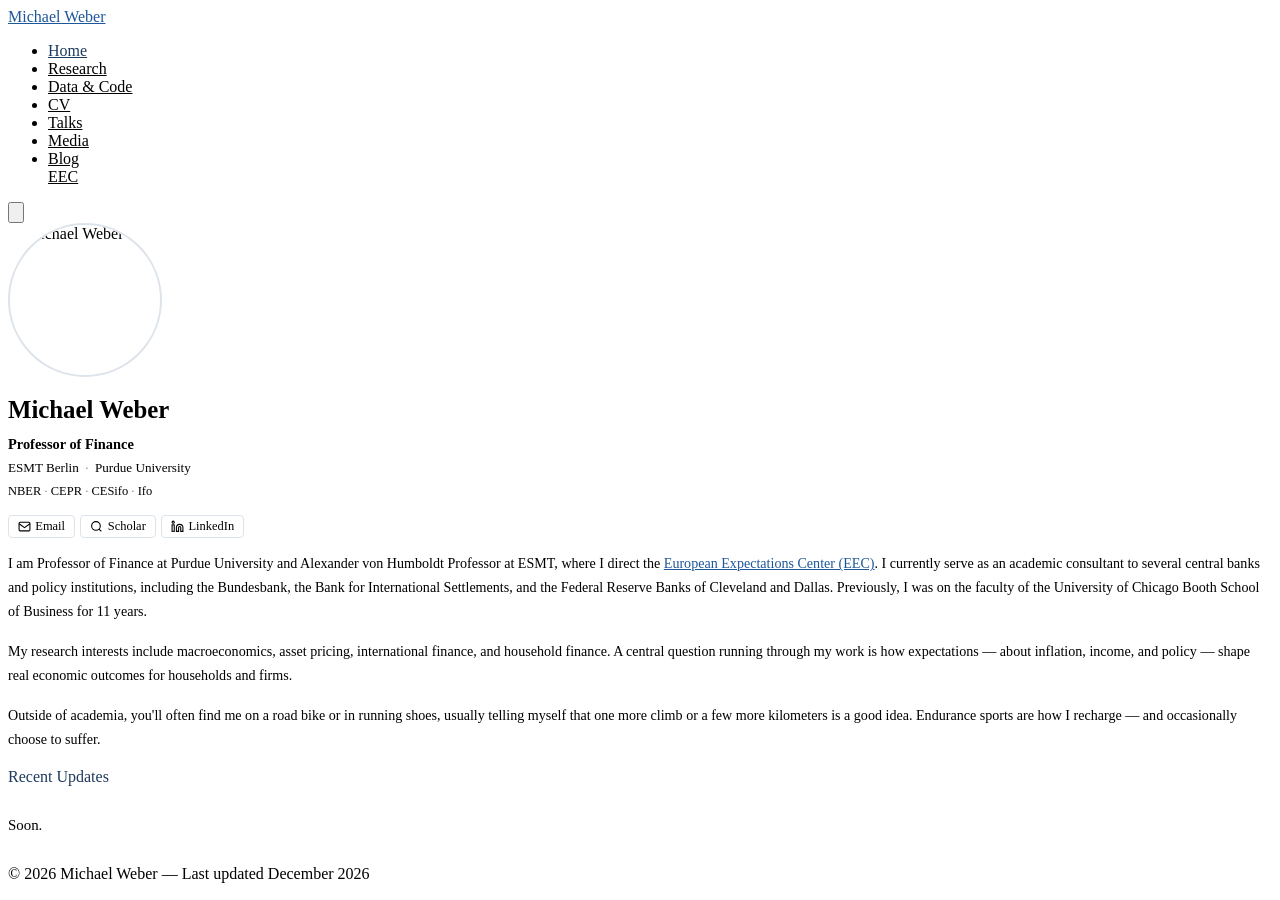
==== index.html @ 85a76170 "Add hyperlink to European Expectations Center in bio Updated bio text to include a hyperlink to the " ====
<!DOCTYPE html>
<html lang="en">
<head>
   <!-- Google tag (gtag.js) -->
  <script async src="https://www.googletagmanager.com/gtag/js?id=G-BGBCS4K3F3"></script>
  <script>
    window.dataLayer = window.dataLayer || [];
    function gtag(){dataLayer.push(arguments);}
    gtag('js', new Date());
  
    gtag('config', 'G-BGBCS4K3F3');
  </script>
  
  <meta charset="UTF-8">
  <meta name="viewport" content="width=device-width, initial-scale=1.0">
  <meta name="description" content="Michael Weber — Professor of Finance at Purdue University and ESMT Berlin. Research in asset pricing, monetary policy, and household finance.">
  <title>Michael Weber | Finance</title>
  <link rel="preconnect" href="https://fonts.googleapis.com">
  <link rel="preconnect" href="https://fonts.gstatic.com" crossorigin>
  <link href="https://fonts.googleapis.com/css2?family=Source+Sans+3:wght@400;500;600&family=Spectral:ital,wght@0,400;0,600;1,400&family=JetBrains+Mono:wght@400&display=swap" rel="stylesheet">  
  <link rel="stylesheet" href="style.css">
  <link rel="icon" type="image/svg+xml" href="favicon.svg?v=2">
  <style>
    :root {
      --color-accent:    #1e3a5f;
      --color-accent-lt: #2563a8;
      --color-surface:   #f6f8fb;
      --color-border:    #dde3ea;
    }

    a { color: #1e5799; }
    a:hover { color: #1e3a5f; }
    .nav-links a { color: var(--color-muted); }
    .nav-links a:hover, .nav-links a.active { color: var(--color-accent); }
    .section-title { color: var(--color-accent); border-bottom-color: var(--color-accent); }

    /* ── Circular photo ─────────────────────────── */
    .sidebar-photo {
      width: 150px;
      height: 150px;
      border-radius: 50%;
      object-fit: cover;
      object-position: center top;
      border: 2px solid var(--color-border);
      display: block;
      margin: 0 0 1.1rem 0;
    }

    /* ── Name ───────────────────────────────────── */
    .sidebar-name {
      font-family: var(--font-serif);
      font-size: 1.55rem;
      font-weight: 600;
      color: var(--color-text);
      line-height: 1.2;
      margin-bottom: 0.75rem;
    }

    /* ── Info block: role / institutions / affiliations ── */
    .sidebar-info {
      display: flex;
      flex-direction: column;
      gap: 0.25rem;
      margin-bottom: 0.9rem;
    }

    .sidebar-role {
      font-size: 0.9rem;
      font-weight: 600;
      color: var(--color-text);
      margin-bottom: 0.05rem;
    }

    .sidebar-inst {
      font-size: 0.82rem;
      color: var(--color-muted);
      line-height: 1.5;
    }
    .sidebar-inst a, .sidebar-affil a {
      color: inherit;
      text-decoration: none;
    }
    .sidebar-inst a:hover, .sidebar-affil a:hover {
      color: var(--color-accent);
      text-decoration: underline;
    }

    .sidebar-affil {
      font-size: 0.78rem;
      color: var(--color-subtle);
      line-height: 1.5;
    }

    .dot-sep {
      margin: 0 0.2rem;
      opacity: 0.45;
    }

    /* ── Icon button row ────────────────────────── */
    .sidebar-links {
      display: flex;
      flex-direction: row;
      flex-wrap: wrap;
      gap: 0.35rem;
      list-style: none;
      padding: 0;
      margin: 0.5rem 0 0;
    }
    .sidebar-links a {
      display: flex;
      align-items: center;
      gap: 0.28rem;
      font-size: 0.78rem;
      font-weight: 500;
      color: var(--color-muted);
      border: 1px solid var(--color-border);
      border-radius: 4px;
      padding: 0.2rem 0.55rem;
      text-decoration: none;
      transition: all 0.15s;
      white-space: nowrap;
    }
    .sidebar-links a:hover {
      color: var(--color-accent);
      border-color: var(--color-accent);
      background: rgba(30,58,95,0.04);
    }
    .sidebar-links .icon {
      width: 13px; height: 13px; flex-shrink: 0;
    }

    /* ── Bio text ───────────────────────────────── */
    .bio-text {
      font-size: 0.88rem;
      line-height: 1.7;
      color: var(--color-text);
      margin-bottom: 1rem;
    }
  </style>
</head>
<body>

  <nav class="site-nav">
    <div class="nav-inner">
    <a href="index.html" class="nav-brand">Michael Weber</a>
    <ul class="nav-links">
      <li><a href="index.html" class="active">Home</a></li>
      <li><a href="research.html">Research</a></li>
      <li><a href="data-code.html">Data &amp; Code</a></li>
      <li><a href="files/cv.pdf" target="_blank">CV</a></li>
      <li><a href="talks.html">Talks</a></li>
      <li><a href="media.html">Media</a></li>
      <li><a href="blog.html">Blog</a></li>
      <a href="https://esmt.berlin/faculty-research/centers-institutes-initiatives/european-expectations-center-eec" target="_blank" rel="noopener">EEC</a>
    </ul>
    <button class="nav-hamburger" aria-label="Toggle navigation" onclick="this.closest('nav').querySelector('.nav-links').classList.toggle('open')">
      <svg viewBox="0 0 24 24"><line x1="3" y1="6" x2="21" y2="6"/><line x1="3" y1="12" x2="21" y2="12"/><line x1="3" y1="18" x2="21" y2="18"/></svg>
    </button>
      </div>
  </nav>

  <div class="page-wrapper">

    <aside class="sidebar">

      <img src="images/weber.jpeg" alt="Michael Weber" class="sidebar-photo">

      <div class="sidebar-name">Michael Weber</div>

      <div class="sidebar-info">

        <div class="sidebar-role">Professor of Finance</div>

        <div class="sidebar-inst">
          <a href="https://esmt.berlin/person/michael-weber" target="_blank">ESMT Berlin</a>
          <span class="dot-sep">·</span>
          <a href="https://www.business.purdue.edu/faculty/home.php?username=weber366" target="_blank">Purdue University</a>
        </div>

        <div class="sidebar-affil">
          <a href="https://www.nber.org/people/michael_weber?page=1&perPage=50" target="_blank">NBER</a><span class="dot-sep">·</span><a href="https://cepr.org/about/people/michael-weber" target="_blank">CEPR</a><span class="dot-sep">·</span><a href="https://www.ifo.de/en/cesifo/network-member/weber-michael-0" target="_blank">CESifo</a><span class="dot-sep">·</span>Ifo
        </div>

      </div>

      <ul class="sidebar-links">
        <li>
          <a href="mailto:weber366@purdue.edu">
            <svg class="icon" viewBox="0 0 24 24" fill="none" stroke="currentColor" stroke-width="2">
              <rect x="2" y="4" width="20" height="16" rx="2"/>
              <path d="m2 7 10 7 10-7"/>
            </svg>
            Email
          </a>
        </li>
        <li>
          <a href="https://scholar.google.com/citations?user=i4pS5EwAAAAJ&hl=en" target="_blank">
            <svg class="icon" viewBox="0 0 24 24" fill="none" stroke="currentColor" stroke-width="2">
              <circle cx="11" cy="11" r="8"/><path d="m21 21-4.35-4.35"/>
            </svg>
            Scholar
          </a>
        </li>
        <li>
          <a href="https://www.linkedin.com/in/michael-weber-6b3bb654/" target="_blank">
            <svg class="icon" viewBox="0 0 24 24" fill="none" stroke="currentColor" stroke-width="2">
              <path d="M16 8a6 6 0 0 1 6 6v7h-4v-7a2 2 0 0 0-2-2 2 2 0 0 0-2 2v7h-4v-7a6 6 0 0 1 6-6z"/>
              <rect x="2" y="9" width="4" height="12"/>
              <circle cx="4" cy="4" r="2"/>
            </svg>
            LinkedIn
          </a>
        </li>
      </ul>

    </aside>

    <main class="main-content">

      <p class="bio-text">
        I am Professor of Finance at Purdue University and Alexander von Humboldt Professor at ESMT, where I direct the <a href="https://esmt.berlin/faculty-research/centers-institutes-initiatives/european-expectations-center-eec" target="_blank" rel="noopener">European Expectations Center (EEC)</a>. I currently serve as an academic consultant to several central banks and policy institutions, including the Bundesbank, the Bank for International Settlements, and the Federal Reserve Banks of Cleveland and Dallas. Previously, I was on the faculty of the University of Chicago Booth School of Business for 11 years.
      </p>
      <p class="bio-text">
        My research interests include macroeconomics, asset pricing, international finance, and household finance. A central question running through my work is how expectations — about inflation, income, and policy — shape real economic outcomes for households and firms.
      </p>
      <p class="bio-text">
        Outside of academia, you'll often find me on a road bike or in running shoes, usually telling myself that one more climb or a few more kilometers is a good idea. Endurance sports are how I recharge — and occasionally choose to suffer.
      </p>

      <div class="section-title">Recent Updates</div>
      <p style="color: var(--color-muted); font-size: 0.93rem; padding: 1rem 0;">Soon.</p>

    </main>
  </div>

<footer class="site-footer">
  &copy; 2026 Michael Weber &mdash; Last updated <span id="last-modified"></span>
  <script>
    const d = new Date(document.lastModified);
    document.getElementById('last-modified').textContent =
      d.toLocaleDateString('en-US', { month: 'long', year: 'numeric' });
  </script>
</footer>

  <script>
    document.querySelectorAll('.nav-links a').forEach(function(a) {
      a.addEventListener('click', function() {
        document.querySelector('.nav-links').classList.remove('open');
      });
    });
  </script>
</body>
</html>
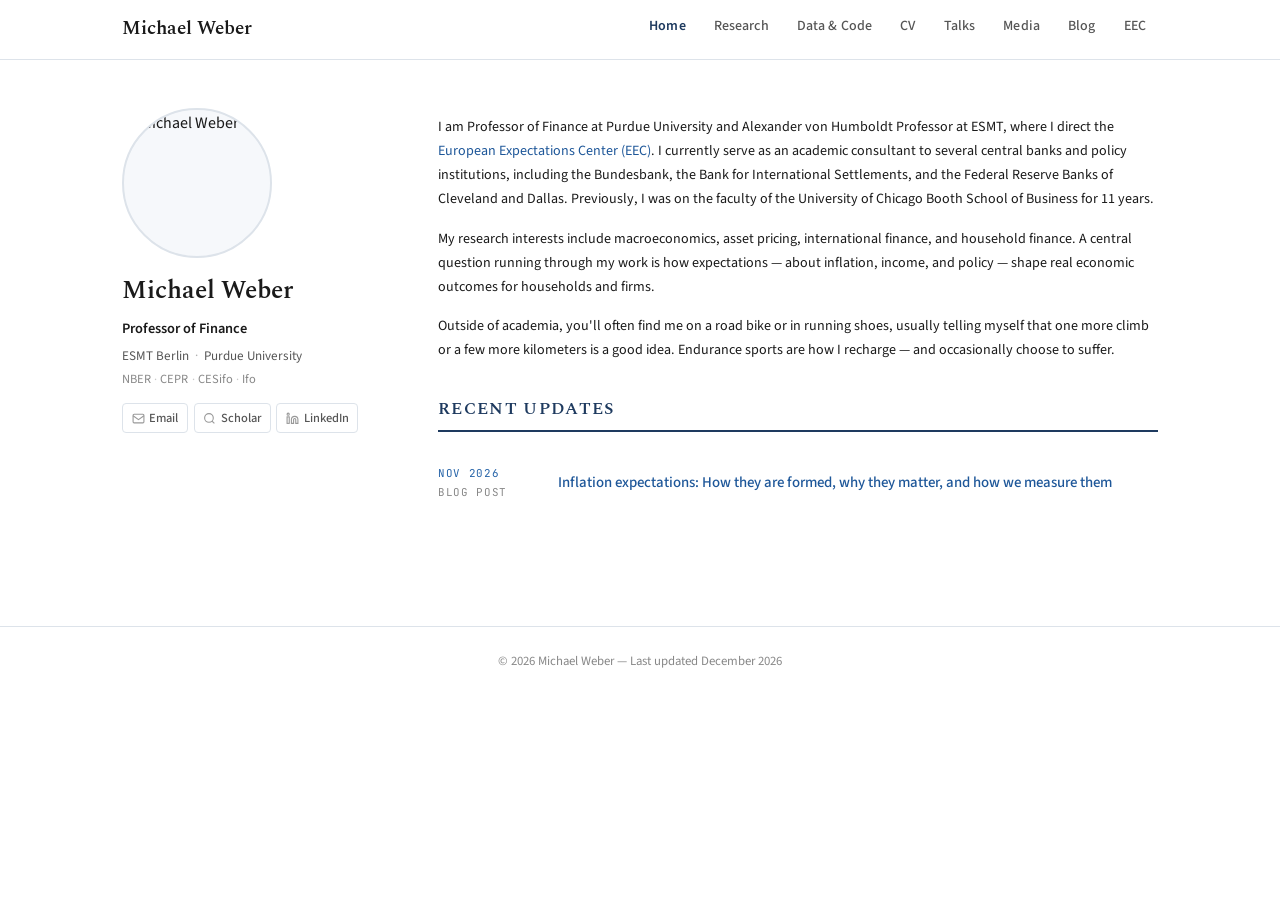
==== commit d43f6709: "Modify blog link and add recent updates Updated blog link and added recent updates section." ====
--- a/index.html
+++ b/index.html
@@ -17,7 +17,7 @@
   <title>Michael Weber | Finance</title>
   <link rel="preconnect" href="https://fonts.googleapis.com">
   <link rel="preconnect" href="https://fonts.gstatic.com" crossorigin>
-  <link href="https://fonts.googleapis.com/css2?family=Source+Sans+3:wght@400;500;600&family=Spectral:ital,wght@0,400;0,600;1,400&family=JetBrains+Mono:wght@400&display=swap" rel="stylesheet">  
+  <link href="https://fonts.googleapis.com/css2?family=Source+Sans+3:wght@400;500;600&family=Spectral:ital,wght@0,400;0,600;1,400&family=JetBrains+Mono:wght@400&display=swap" rel="stylesheet">
   <link rel="stylesheet" href="style.css">
   <link rel="icon" type="image/svg+xml" href="favicon.svg?v=2">
   <style>
@@ -136,6 +136,56 @@
       color: var(--color-text);
       margin-bottom: 1rem;
     }
+
+    .recent-updates {
+      margin-top: 1rem;
+    }
+
+    .update-entry {
+      display: grid;
+      grid-template-columns: 6.5rem 1fr;
+      gap: 1rem;
+      align-items: center;
+      padding: 0.8rem 0;
+    }
+
+    .update-meta {
+      color: var(--color-accent-lt);
+      font-family: var(--font-mono);
+      font-size: 0.68rem;
+      letter-spacing: 0.06em;
+      line-height: 1.7;
+      text-transform: uppercase;
+    }
+
+    .update-meta span {
+      display: block;
+      color: var(--color-subtle);
+    }
+
+    .update-title {
+      margin: 0;
+      color: var(--color-text);
+      font-family: var(--font-sans);
+      font-size: 0.93rem;
+      font-weight: 500;
+      line-height: 1.45;
+    }
+
+    .update-title a {
+      color: #1e5799;
+    }
+
+    .update-title a:hover {
+      color: var(--color-accent);
+    }
+
+    @media (max-width: 700px) {
+      .update-entry {
+        grid-template-columns: 1fr;
+        gap: 0.2rem;
+      }
+    }
   </style>
 </head>
 <body>
@@ -150,8 +200,8 @@
       <li><a href="files/cv.pdf" target="_blank">CV</a></li>
       <li><a href="talks.html">Talks</a></li>
       <li><a href="media.html">Media</a></li>
-      <li><a href="blog.html">Blog</a></li>
-      <a href="https://esmt.berlin/faculty-research/centers-institutes-initiatives/european-expectations-center-eec" target="_blank" rel="noopener">EEC</a>
+      <li><a href="https://esmt.berlin/knowledge?author=&amp;topics=938&amp;d=research_insights" target="_blank" rel="noopener">Blog</a></li>
+      <li><a href="https://esmt.berlin/faculty-research/centers-institutes-initiatives/european-expectations-center-eec" target="_blank" rel="noopener">EEC</a></li>
     </ul>
     <button class="nav-hamburger" aria-label="Toggle navigation" onclick="this.closest('nav').querySelector('.nav-links').classList.toggle('open')">
       <svg viewBox="0 0 24 24"><line x1="3" y1="6" x2="21" y2="6"/><line x1="3" y1="12" x2="21" y2="12"/><line x1="3" y1="18" x2="21" y2="18"/></svg>
@@ -228,7 +278,12 @@
       </p>
 
       <div class="section-title">Recent Updates</div>
-      <p style="color: var(--color-muted); font-size: 0.93rem; padding: 1rem 0;">Soon.</p>
+      <div class="recent-updates">
+        <article class="update-entry">
+          <div class="update-meta">Nov 2026<span>Blog post</span></div>
+          <p class="update-title"><a href="https://esmt.berlin/knowledge/research-insights/inflation-expectations-how-they-are-formed-why-they-matter-and-how-we" target="_blank" rel="noopener">Inflation expectations: How they are formed, why they matter, and how we measure them</a></p>
+        </article>
+      </div>
 
     </main>
   </div>
--- a/style.css
+++ b/style.css
@@ -0,0 +1,546 @@
+/* ============================================================
+   MICHAEL WEBER — ACADEMIC WEBSITE
+   style.css
+   
+   HOW TO READ THIS FILE:
+   CSS is organized in layers — think of it like dressing:
+   1. Reset / base         (the bare skin)
+   2. Typography           (the fabric)
+   3. Layout               (the cut/structure)
+   4. Components           (individual items: nav, cards, etc.)
+   5. Page-specific tweaks (final tailoring)
+   ============================================================ */
+
+
+/* ── 1. CUSTOM PROPERTIES (variables) ─────────────────────────
+   CSS variables let you define a color ONCE and use it everywhere.
+   If you want to change the accent color, you change ONE line here.
+   ────────────────────────────────────────────────────────────── */
+:root {
+  --color-bg:         #ffffff;
+  --color-text:       #1a1a1a;
+  --color-muted:      #555555;
+  --color-subtle:     #888888;
+  --color-accent:     #1e3a5f;       /* deep navy */
+  --color-accent-lt:  #2563a8;
+  --color-border:     #dde3ea;
+  --color-surface:    #f6f8fb;       /* cool off-white */
+
+  --font-sans:   'Source Sans 3', system-ui, sans-serif;
+  --font-serif:  'Spectral', Georgia, serif;
+  --font-mono:   'JetBrains Mono', monospace;
+
+  --nav-height:  60px;
+  --sidebar-w:   260px;
+  --content-max: 760px;
+  --gap:         2rem;
+}
+
+
+/* ── 2. RESET ──────────────────────────────────────────────────
+   Browsers have their own default styles that differ slightly.
+   A reset levels the playing field so we start from zero.
+   ────────────────────────────────────────────────────────────── */
+*, *::before, *::after {
+  box-sizing: border-box;
+  margin: 0;
+  padding: 0;
+}
+
+html {
+  scroll-behavior: smooth;
+  font-size: 16px;                   /* 1rem = 16px everywhere */
+}
+
+body {
+  font-family: var(--font-sans);
+  color: var(--color-text);
+  background: var(--color-bg);
+  line-height: 1.7;
+  -webkit-font-smoothing: antialiased;
+}
+
+img { max-width: 100%; display: block; }
+
+a {
+  color: var(--color-accent);
+  text-decoration: none;
+}
+a:hover {
+  color: var(--color-accent-lt);
+  text-decoration: underline;
+}
+
+
+/* ── 3. TYPOGRAPHY ─────────────────────────────────────────────
+   We use Spectral (serif) for display text and Source Sans 3
+   (sans-serif) for body text — a classic academic pairing.
+   ────────────────────────────────────────────────────────────── */
+h1, h2, h3, h4 {
+  font-family: var(--font-serif);
+  font-weight: 600;
+  line-height: 1.25;
+  color: var(--color-text);
+}
+
+h1 { font-size: 2rem; }
+h2 { font-size: 1.4rem; margin-bottom: 1rem; }
+h3 { font-size: 1.1rem; margin-bottom: 0.5rem; }
+
+p { margin-bottom: 1rem; }
+p:last-child { margin-bottom: 0; }
+
+ul, ol {
+  padding-left: 1.4em;
+  margin-bottom: 1rem;
+}
+li { margin-bottom: 0.3rem; }
+
+.section-title {
+  font-family: var(--font-serif);
+  font-size: 1.05rem;
+  font-weight: 600;
+  text-transform: uppercase;
+  letter-spacing: 0.08em;
+  color: var(--color-accent);
+  border-bottom: 2px solid var(--color-accent);
+  padding-bottom: 0.4rem;
+  margin-bottom: 1.2rem;
+  margin-top: 2rem;
+}
+.section-title:first-child { margin-top: 0; }
+.section-title:first-child { margin-top: 0; }
+
+
+/* ── 4. NAVIGATION ─────────────────────────────────────────────
+   The nav bar sticks to the top of the screen (position: fixed).
+   Every page uses the same nav HTML, which means the same CSS
+   applies everywhere — one change, site-wide effect.
+   ────────────────────────────────────────────────────────────── */
+.site-nav {
+  position: fixed;
+  top: 0;
+  left: 0;
+  right: 0;
+  height: var(--nav-height);
+  background: var(--color-bg);
+  border-bottom: 1px solid var(--color-border);
+  display: flex;
+  align-items: center;
+  padding: 0;
+  z-index: 1000;
+}
+
+/* Inner wrapper constrains nav content to match page body width */
+.site-nav > *,
+.site-nav .nav-brand,
+.site-nav .nav-links,
+.site-nav .nav-hamburger {
+  /* handled via nav-inner below */
+}
+
+.site-nav {
+  justify-content: center;
+}
+
+.nav-inner {
+  width: 100%;
+  max-width: 1100px;
+  padding: 0 2rem;
+  display: flex;
+  align-items: center;
+  gap: 0;
+}
+
+.nav-brand {
+  font-family: var(--font-serif);
+  font-weight: 600;
+  font-size: 1.2rem;
+  color: var(--color-text);
+  white-space: nowrap;
+  margin-right: auto;
+  text-decoration: none;
+  flex-shrink: 0;
+}
+.nav-brand:hover {
+  color: var(--color-accent);
+  text-decoration: none;
+}
+
+.nav-links {
+  display: flex;
+  list-style: none;
+  gap: 0.25rem;
+  padding: 0;
+  margin: 0;
+}
+
+.nav-links a {
+  display: block;
+  padding: 0.35rem 0.75rem;
+  font-size: 0.875rem;
+  font-weight: 500;
+  color: var(--color-muted);
+  border-radius: 4px;
+  transition: color 0.15s, background 0.15s;
+  text-decoration: none;
+  letter-spacing: 0.01em;
+}
+.nav-links a:hover {
+  color: var(--color-accent);
+  background: rgba(30, 58, 95, 0.06);
+  text-decoration: none;
+}
+.nav-links a.active {
+  color: var(--color-accent);
+  font-weight: 600;
+}
+
+
+/* ── 5. PAGE WRAPPER & SIDEBAR LAYOUT ─────────────────────────
+   The main layout is a two-column grid:
+   [sidebar 260px] [content flexible]
+   
+   CSS Grid is the modern way to build two-column layouts.
+   Think of it like a table, but much more flexible.
+   ────────────────────────────────────────────────────────────── */
+.page-wrapper {
+  margin-top: var(--nav-height);
+  max-width: 1100px;
+  margin-left: auto;
+  margin-right: auto;
+  padding: 3rem 2rem;
+  display: grid;
+  grid-template-columns: var(--sidebar-w) 1fr;
+  gap: 3.5rem;
+  align-items: start;
+}
+
+/* Pages without a sidebar use this instead */
+.page-wrapper.no-sidebar {
+  grid-template-columns: 1fr;
+  max-width: 1100px;
+}
+
+
+/* ── 6. SIDEBAR ────────────────────────────────────────────────
+   position: sticky means the sidebar scrolls with the page
+   until it hits the top, then locks in place — so the photo
+   and name are always visible as you read down the content.
+   ────────────────────────────────────────────────────────────── */
+.sidebar {
+  position: sticky;
+  top: calc(var(--nav-height) + 1.5rem);
+}
+
+.sidebar-photo {
+  width: 100%;
+  max-width: 210px;
+  aspect-ratio: 1 / 1;
+  object-fit: cover;
+  border-radius: 4px;
+  margin-bottom: 1.2rem;
+  border: 1px solid var(--color-border);
+  background: var(--color-surface);
+}
+
+.sidebar-name {
+  font-family: var(--font-serif);
+  font-size: 1.25rem;
+  font-weight: 600;
+  line-height: 1.2;
+  margin-bottom: 0.4rem;
+}
+
+.sidebar-title {
+  font-size: 0.82rem;
+  color: var(--color-muted);
+  line-height: 1.5;
+  margin-bottom: 1.2rem;
+}
+
+.sidebar-links {
+  list-style: none;
+  padding: 0;
+  display: flex;
+  flex-direction: column;
+  gap: 0.3rem;
+  margin-bottom: 1.4rem;
+}
+
+.sidebar-links a {
+  font-size: 0.82rem;
+  color: var(--color-muted);
+  display: flex;
+  align-items: center;
+  gap: 0.45rem;
+  transition: color 0.15s;
+  text-decoration: none;
+}
+.sidebar-links a:hover {
+  color: var(--color-accent);
+  text-decoration: none;
+}
+
+.sidebar-links .icon {
+  width: 14px;
+  height: 14px;
+  flex-shrink: 0;
+  opacity: 0.6;
+}
+
+.sidebar-divider {
+  border: none;
+  border-top: 1px solid var(--color-border);
+  margin: 1.2rem 0;
+}
+
+
+/* ── 7. MAIN CONTENT AREA ──────────────────────────────────── */
+.main-content {
+  min-width: 0;                      /* prevents grid blowout */
+  padding-top: 0.5rem;
+}
+
+
+/* ── 8. BIO SECTION (homepage) ─────────────────────────────── */
+.bio-text {
+  font-size: 1rem;
+  color: var(--color-text);
+  margin-bottom: 1rem;
+}
+
+.updates-list {
+  list-style: none;
+  padding: 0;
+}
+
+.updates-list li {
+  padding: 0.75rem 0;
+  border-bottom: 1px solid var(--color-border);
+  font-size: 0.93rem;
+  color: var(--color-muted);
+  line-height: 1.6;
+}
+.updates-list li:last-child { border-bottom: none; }
+
+.update-date {
+  font-size: 0.78rem;
+  font-family: var(--font-mono);
+  color: var(--color-subtle);
+  display: block;
+  margin-bottom: 0.15rem;
+  letter-spacing: 0.03em;
+}
+
+
+/* ── 9. PAPER CARDS (research page) ────────────────────────── */
+.paper-list {
+  list-style: none;
+  padding: 0;
+}
+
+.paper-item {
+  padding: 1.25rem 0;
+  border-bottom: 1px solid var(--color-border);
+}
+.paper-item:last-child { border-bottom: none; }
+
+.paper-title {
+  font-family: var(--font-serif);
+  font-size: 1rem;
+  font-weight: 600;
+  color: var(--color-text);
+  margin-bottom: 0.25rem;
+  line-height: 1.4;
+}
+
+.paper-authors {
+  font-size: 0.88rem;
+  color: var(--color-muted);
+  margin-bottom: 0.2rem;
+}
+
+.paper-venue {
+  font-size: 0.88rem;
+  color: var(--color-muted);
+  font-style: italic;
+  margin-bottom: 0.5rem;
+}
+
+.paper-links {
+  display: flex;
+  flex-wrap: wrap;
+  gap: 0.5rem;
+}
+
+.paper-link {
+  font-size: 0.78rem;
+  font-weight: 600;
+  padding: 0.2rem 0.6rem;
+  border: 1px solid var(--color-border);
+  border-radius: 3px;
+  color: var(--color-muted);
+  transition: all 0.15s;
+  text-decoration: none;
+  letter-spacing: 0.03em;
+  text-transform: uppercase;
+}
+.paper-link:hover {
+  border-color: var(--color-accent);
+  color: var(--color-accent);
+  background: rgba(30, 58, 95, 0.04);
+  text-decoration: none;
+}
+
+
+/* ── 10. TEACHING & TALKS ITEMS ─────────────────────────────── */
+.course-item,
+.talk-item {
+  padding: 1rem 0;
+  border-bottom: 1px solid var(--color-border);
+}
+.course-item:last-child,
+.talk-item:last-child { border-bottom: none; }
+
+.course-title,
+.talk-title {
+  font-weight: 600;
+  font-size: 0.97rem;
+  margin-bottom: 0.2rem;
+}
+
+.course-meta,
+.talk-meta {
+  font-size: 0.85rem;
+  color: var(--color-muted);
+  margin-bottom: 0.4rem;
+}
+
+
+/* ── 11. DATA & CODE TABLE ───────────────────────────────────── */
+.data-item {
+  padding: 1rem 0;
+  border-bottom: 1px solid var(--color-border);
+}
+.data-item:last-child { border-bottom: none; }
+
+.data-name {
+  font-weight: 600;
+  font-size: 0.97rem;
+  margin-bottom: 0.2rem;
+}
+
+.data-desc {
+  font-size: 0.88rem;
+  color: var(--color-muted);
+  margin-bottom: 0.4rem;
+}
+
+/* ── 12. BLOG / POSTS ────────────────────────────────────────── */
+.post-item {
+  padding: 1.1rem 0;
+  border-bottom: 1px solid var(--color-border);
+}
+.post-item:last-child { border-bottom: none; }
+
+.post-title {
+  font-family: var(--font-serif);
+  font-size: 1.05rem;
+  font-weight: 600;
+  margin-bottom: 0.2rem;
+}
+
+.post-date {
+  font-size: 0.8rem;
+  font-family: var(--font-mono);
+  color: var(--color-subtle);
+  letter-spacing: 0.03em;
+  margin-bottom: 0.3rem;
+}
+
+.post-excerpt {
+  font-size: 0.9rem;
+  color: var(--color-muted);
+}
+
+
+/* ── 13. FOOTER ──────────────────────────────────────────────── */
+.site-footer {
+  border-top: 1px solid var(--color-border);
+  padding: 1.5rem 2rem;
+  margin-top: 4rem;
+  font-size: 0.8rem;
+  color: var(--color-subtle);
+  text-align: center;
+}
+
+
+/* ── 14. RESPONSIVE (mobile) ─────────────────────────────────── */
+
+/* Hamburger button — hidden on desktop */
+.nav-hamburger {
+  display: none;
+  background: none;
+  border: none;
+  cursor: pointer;
+  padding: 0.4rem;
+  color: var(--color-text);
+  margin-left: auto;
+}
+.nav-hamburger svg {
+  display: block;
+  width: 22px;
+  height: 22px;
+  stroke: currentColor;
+  stroke-width: 2;
+  stroke-linecap: round;
+  fill: none;
+}
+
+@media (max-width: 700px) {
+  .page-wrapper {
+    grid-template-columns: 1fr;
+    gap: 2rem;
+    padding: 1.5rem 1.2rem;
+  }
+
+  .sidebar {
+    position: static;
+    display: flex;
+    flex-direction: column;
+    align-items: center;
+    text-align: center;
+  }
+
+  .sidebar-photo { max-width: 140px; }
+
+  /* Show hamburger, hide nav links by default */
+  .nav-hamburger { display: block; }
+
+  .nav-links {
+    display: none;
+    position: absolute;
+    top: var(--nav-height);
+    left: 0;
+    right: 0;
+    background: var(--color-bg);
+    border-bottom: 1px solid var(--color-border);
+    flex-direction: column;
+    gap: 0;
+    padding: 0.5rem 0;
+    z-index: 999;
+  }
+
+  .nav-links.open { display: flex; }
+
+  .nav-links li { width: 100%; }
+
+  .nav-links a {
+    padding: 0.75rem 1.5rem;
+    font-size: 0.95rem;
+    border-radius: 0;
+    border-bottom: 1px solid var(--color-border);
+  }
+  .nav-links li:last-child a { border-bottom: none; }
+}
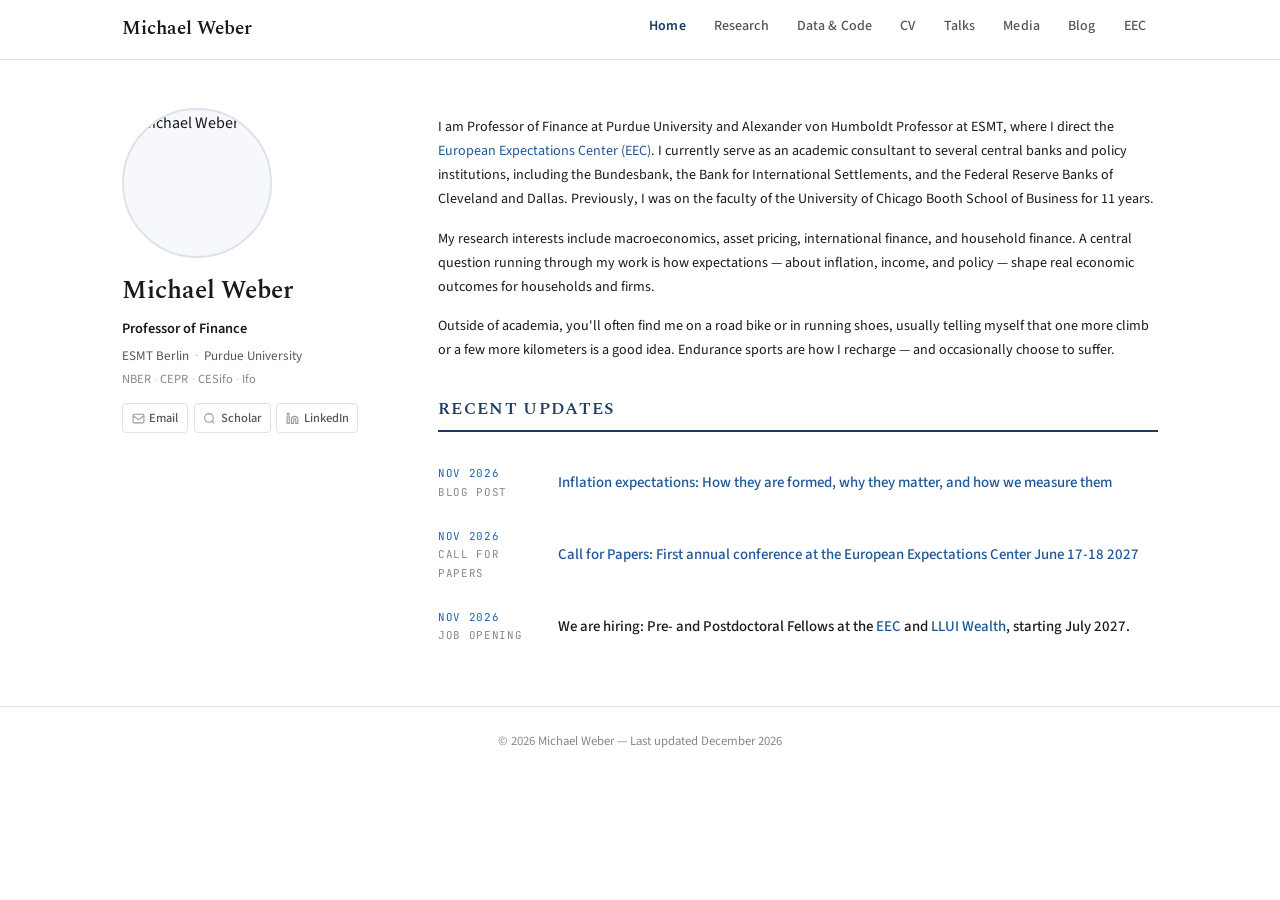
==== commit d5afebf2: "Update index.html" ====
--- a/index.html
+++ b/index.html
@@ -178,6 +178,14 @@
 
     .update-title a:hover {
       color: var(--color-accent);
+    }
+
+    .page-wrapper {
+      padding-bottom: 1.5rem;
+    }
+
+    .site-footer {
+      margin-top: 1.5rem;
     }
 
     @media (max-width: 700px) {
@@ -283,6 +291,14 @@
           <div class="update-meta">Nov 2026<span>Blog post</span></div>
           <p class="update-title"><a href="https://esmt.berlin/knowledge/research-insights/inflation-expectations-how-they-are-formed-why-they-matter-and-how-we" target="_blank" rel="noopener">Inflation expectations: How they are formed, why they matter, and how we measure them</a></p>
         </article>
+        <article class="update-entry">
+          <div class="update-meta">Nov 2026<span>Call for Papers</span></div>
+          <p class="update-title"><a href="https://cepr.org/events/subjective-expectations-and-reality-what-have-we-learned-and-whats-next" target="_blank" rel="noopener">Call for Papers: First annual conference at the European Expectations Center June 17-18 2027</a></p>
+        </article>
+        <article class="update-entry">
+          <div class="update-meta">Nov 2026<span>Job Opening</span></div>
+          <p class="update-title">We are hiring: Pre- and Postdoctoral Fellows at the <a href="https://jobs.esmt.berlin/en?discipline=teachingRAndD" target="_blank" rel="noopener">EEC</a> and <a href="https://www.llui.org/institute/vacancies/" target="_blank" rel="noopener">LLUI Wealth</a>, starting July 2027.</p>
+        </article>
       </div>
 
     </main>
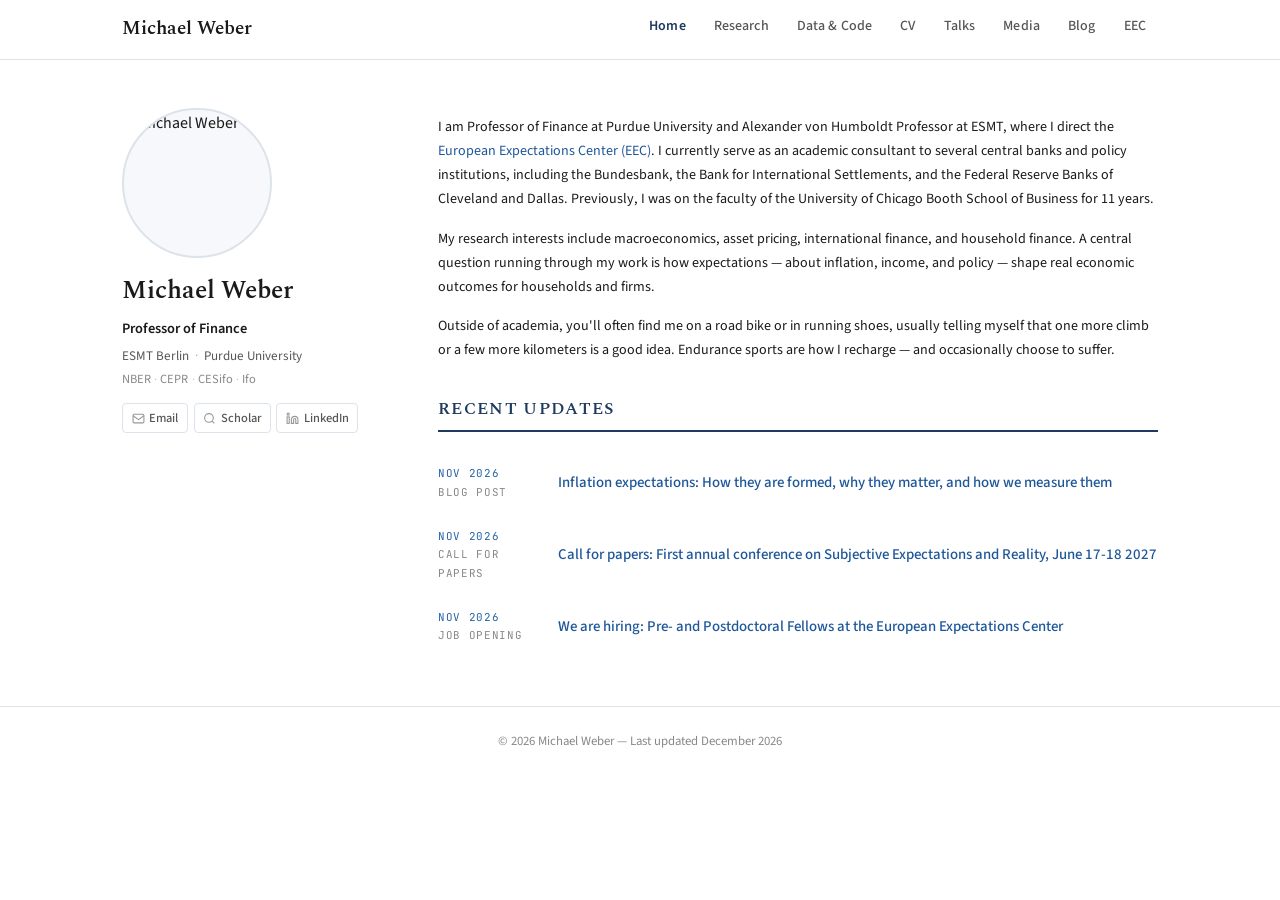
==== commit 804aeb32: "Update index.html" ====
--- a/index.html
+++ b/index.html
@@ -293,11 +293,11 @@
         </article>
         <article class="update-entry">
           <div class="update-meta">Nov 2026<span>Call for Papers</span></div>
-          <p class="update-title"><a href="https://cepr.org/events/subjective-expectations-and-reality-what-have-we-learned-and-whats-next" target="_blank" rel="noopener">Call for Papers: First annual conference at the European Expectations Center June 17-18 2027</a></p>
+          <p class="update-title"><a href="https://cepr.org/events/subjective-expectations-and-reality-what-have-we-learned-and-whats-next" target="_blank" rel="noopener">Call for papers: First annual conference on Subjective Expectations and Reality, June 17-18 2027</a></p>
         </article>
         <article class="update-entry">
           <div class="update-meta">Nov 2026<span>Job Opening</span></div>
-          <p class="update-title">We are hiring: Pre- and Postdoctoral Fellows at the <a href="https://jobs.esmt.berlin/en?discipline=teachingRAndD" target="_blank" rel="noopener">EEC</a> and <a href="https://www.llui.org/institute/vacancies/" target="_blank" rel="noopener">LLUI Wealth</a>, starting July 2027.</p>
+          <p class="update-title"><a href="https://jobs.esmt.berlin/en?discipline=teachingRAndD" target="_blank" rel="noopener">We are hiring: Pre- and Postdoctoral Fellows at the European Expectations Center</a></p>
         </article>
       </div>
 
